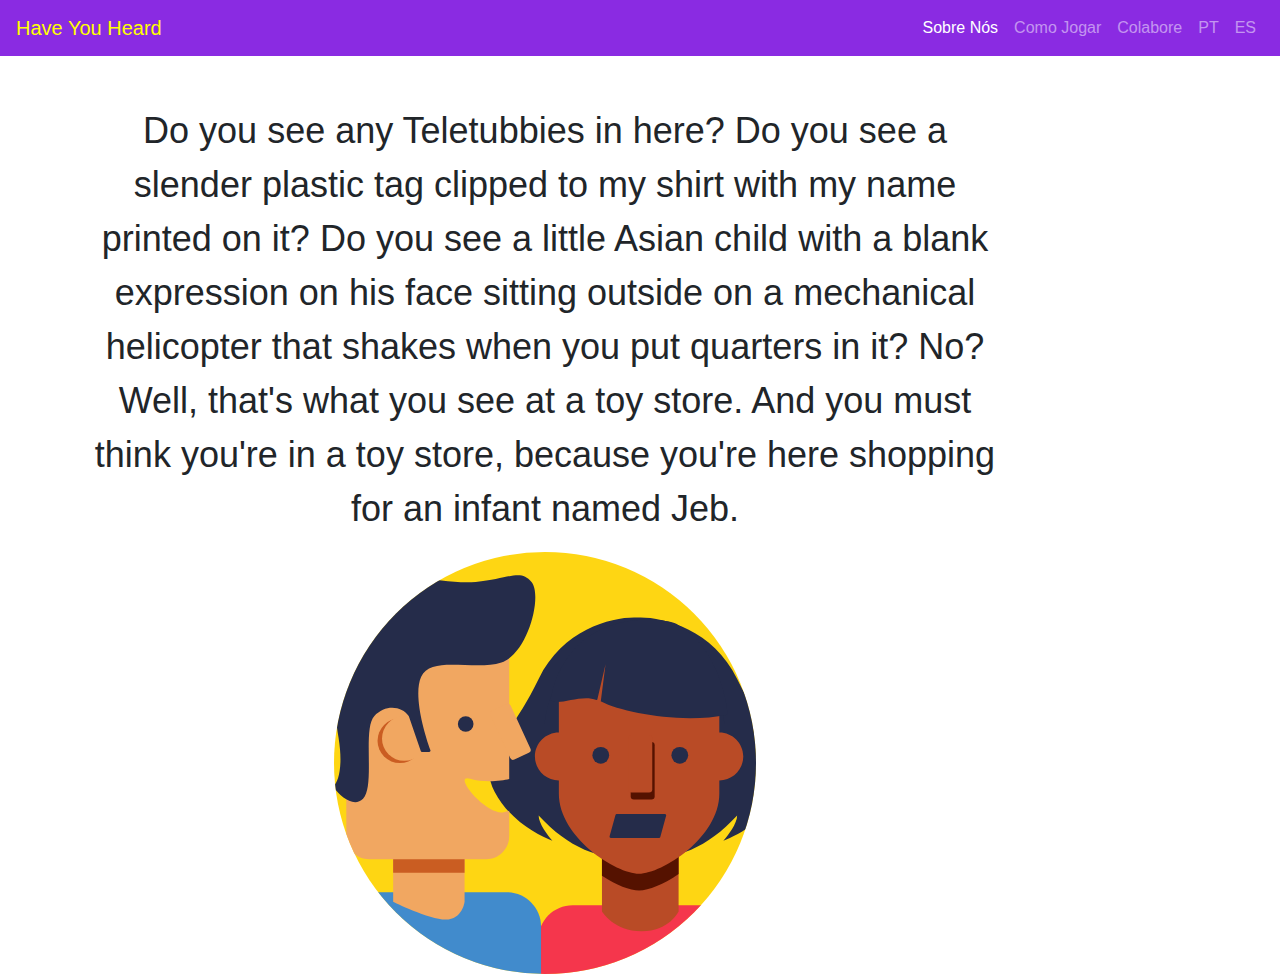
==== src/index.html @ 80c6a993 "Initial commit" ====
<!DOCTYPE html>
<html lang="en">
	<head>
		<meta charset="UTF-8" />
		<meta name="viewport" content="width=device-width, initial-scale=1.0" />
		<link
			rel="stylesheet"
			href="https://stackpath.bootstrapcdn.com/bootstrap/4.4.1/css/bootstrap.min.css"
			integrity="sha384-Vkoo8x4CGsO3+Hhxv8T/Q5PaXtkKtu6ug5TOeNV6gBiFeWPGFN9MuhOf23Q9Ifjh"
			crossorigin="anonymous"
		/>
		<link rel="stylesheet" href="../css/style.css" />
		<title>Have You Heard</title>
	</head>
	<body>
		<header>
			<div class="container-fluid p-0">
				<nav
					class="navbar navbar-expand-lg navbar-dark"
					style="background-color: blueviolet;"
				>
					<a class="navbar-brand" href="#" style="color: yellow;"
						>Have You Heard</a
					>
					<button
						class="navbar-toggler"
						type="button"
						data-toggle="collapse"
						data-target="#navbarNav"
						aria-controls="navbarNav"
						aria-expanded="false"
						aria-label="Toggle navigation"
					>
						<span class="navbar-toggler-icon"></span>
					</button>
					<div class="collapse navbar-collapse" id="navbarNav">
						<div class="mr-auto"></div>
						<ul class="navbar-nav">
							<li class="nav-item active">
								<a class="nav-link" href="#"
									>Sobre Nós <span class="sr-only">(current)</span></a
								>
							</li>
							<li class="nav-item">
								<a class="nav-link" href="#">Como Jogar</a>
							</li>
							<li class="nav-item">
								<a class="nav-link" href="#">Colabore</a>
							</li>
							<li class="nav-item">
								<a class="nav-link" href="#">PT</a>
							</li>
							<li class="nav-item">
								<a class="nav-link" href="#">ES</a>
							</li>
						</ul>
					</div>
				</nav>
			</div>
		</header>
		<main>
			<div class="container text-center">
				<div class="row">
					<div class="col-md-10">
						<p class="pt-5" style="font-size: 36px;">
							Do you see any Teletubbies in here? Do you see a slender plastic
							tag clipped to my shirt with my name printed on it? Do you see a
							little Asian child with a blank expression on his face sitting
							outside on a mechanical helicopter that shakes when you put
							quarters in it? No? Well, that's what you see at a toy store. And
							you must think you're in a toy store, because you're here shopping
							for an infant named Jeb.
						</p>
						<img src="../assets/logo.svg" alt="Logo do Jogo" />
					</div>
				</div>
			</div>
		</main>
		<footer></footer>

		<script
			src="https://cdnjs.cloudflare.com/ajax/libs/jquery/3.4.1/jquery.min.js"
			integrity="sha256-CSXorXvZcTkaix6Yvo6HppcZGetbYMGWSFlBw8HfCJo="
			crossorigin="anonymous"
		></script>
		<script
			src="https://cdn.jsdelivr.net/npm/popper.js@1.16.0/dist/umd/popper.min.js"
			integrity="sha384-Q6E9RHvbIyZFJoft+2mJbHaEWldlvI9IOYy5n3zV9zzTtmI3UksdQRVvoxMfooAo"
			crossorigin="anonymous"
		></script>
		<script
			src="https://stackpath.bootstrapcdn.com/bootstrap/4.4.1/js/bootstrap.min.js"
			integrity="sha384-wfSDF2E50Y2D1uUdj0O3uMBJnjuUD4Ih7YwaYd1iqfktj0Uod8GCExl3Og8ifwB6"
			crossorigin="anonymous"
		></script>
	</body>
</html>
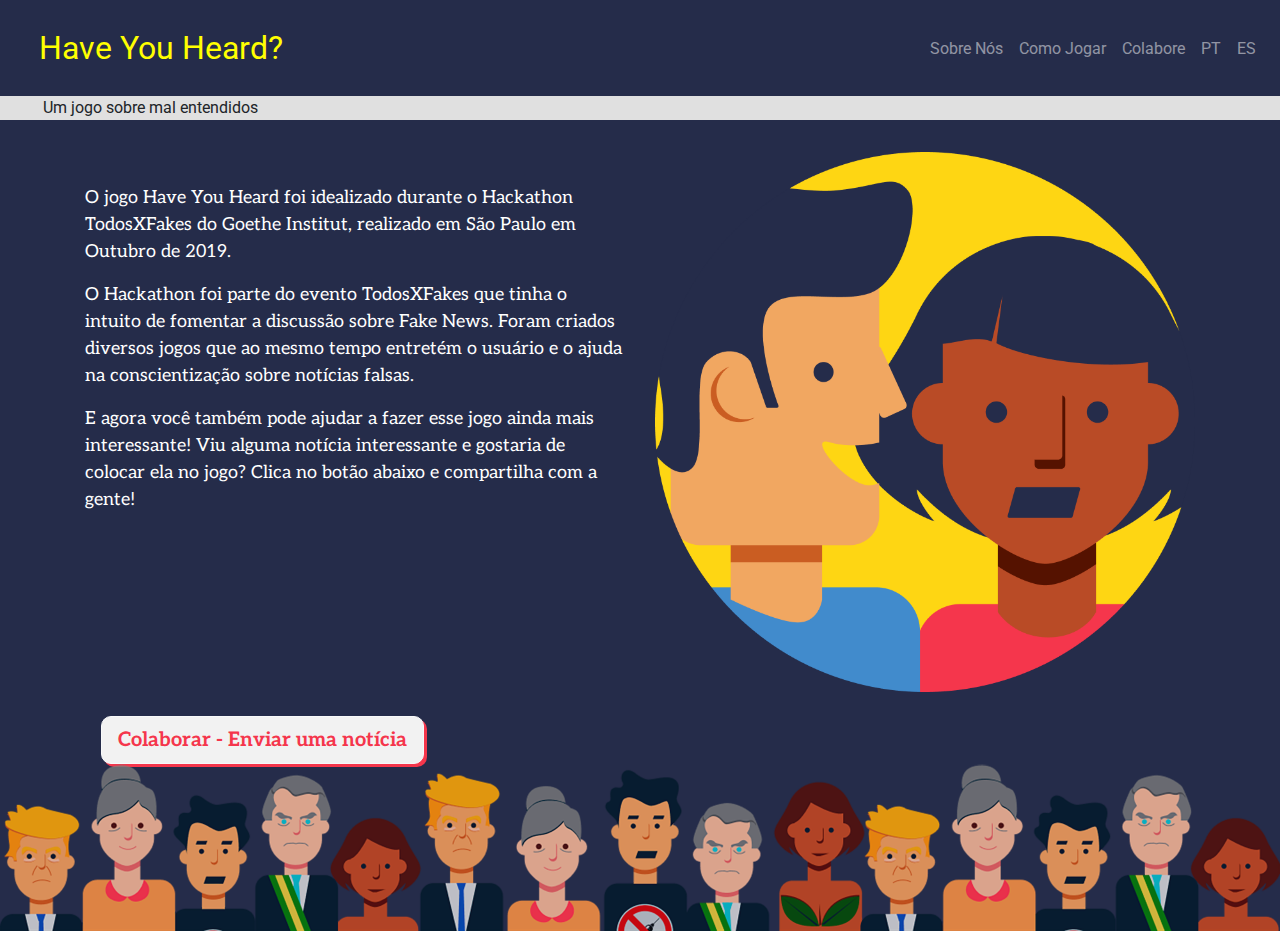
==== commit 858bd457: "POST and GET Ready" ====
--- a/src/index.html
+++ b/src/index.html
@@ -10,17 +10,24 @@
 			crossorigin="anonymous"
 		/>
 		<link rel="stylesheet" href="../css/style.css" />
+		<link
+			href="https://fonts.googleapis.com/css?family=Aleo|Roboto&display=swap"
+			rel="stylesheet"
+		/>
 		<title>Have You Heard</title>
 	</head>
-	<body>
+	<body style="background-color: #252C4A;">
 		<header>
-			<div class="container-fluid p-0">
-				<nav
-					class="navbar navbar-expand-lg navbar-dark"
-					style="background-color: blueviolet;"
-				>
-					<a class="navbar-brand" href="#" style="color: yellow;"
-						>Have You Heard</a
+			<div
+				class="container-fluid p-0 border-bottom-2"
+				style="font-family: 'Roboto', sans-serif;"
+			>
+				<nav class="navbar navbar-expand-lg navbar-dark">
+					<a
+						class="navbar-brand ml-2"
+						href="#"
+						style="color: yellow; font-size: clamp(18px, 3vw, 32px);"
+						>Have You Heard?</a
 					>
 					<button
 						class="navbar-toggler"
@@ -34,18 +41,16 @@
 						<span class="navbar-toggler-icon"></span>
 					</button>
 					<div class="collapse navbar-collapse" id="navbarNav">
-						<div class="mr-auto"></div>
+						<div class="mr-auto mt-auto"></div>
 						<ul class="navbar-nav">
-							<li class="nav-item active">
-								<a class="nav-link" href="#"
-									>Sobre Nós <span class="sr-only">(current)</span></a
-								>
+							<li class="nav-item">
+								<a class="nav-link" href="aboutus.html">Sobre Nós</a>
 							</li>
 							<li class="nav-item">
-								<a class="nav-link" href="#">Como Jogar</a>
+								<a class="nav-link" href="howtoplay.html">Como Jogar</a>
 							</li>
 							<li class="nav-item">
-								<a class="nav-link" href="#">Colabore</a>
+								<a class="nav-link" href="collab.html">Colabore</a>
 							</li>
 							<li class="nav-item">
 								<a class="nav-link" href="#">PT</a>
@@ -56,27 +61,81 @@
 						</ul>
 					</div>
 				</nav>
+				<div
+					class="container-fluid"
+					style="background-color: #E0E0E0; width: 100%;"
+					id="botBar"
+				>
+					<p class="ml-4 pl-1">Um jogo sobre mal entendidos</p>
+				</div>
 			</div>
 		</header>
 		<main>
-			<div class="container text-center">
+			<div class="container" style="font-family: 'Aleo', serif;">
 				<div class="row">
-					<div class="col-md-10">
-						<p class="pt-5" style="font-size: 36px;">
-							Do you see any Teletubbies in here? Do you see a slender plastic
-							tag clipped to my shirt with my name printed on it? Do you see a
-							little Asian child with a blank expression on his face sitting
-							outside on a mechanical helicopter that shakes when you put
-							quarters in it? No? Well, that's what you see at a toy store. And
-							you must think you're in a toy store, because you're here shopping
-							for an infant named Jeb.
+					<div class="col-md-6">
+						<p
+							class="pt-5"
+							style="font-size: clamp(16px, 3vw, 18px); color: white"
+						>
+							O jogo Have You Heard foi idealizado durante o Hackathon
+							TodosXFakes do Goethe Institut, realizado em São Paulo em Outubro
+							de 2019.
 						</p>
-						<img src="../assets/logo.svg" alt="Logo do Jogo" />
+						<p
+							class="pt-0"
+							style="font-size: clamp(16px, 3vw, 18px); color: white"
+						>
+							O Hackathon foi parte do evento TodosXFakes que tinha o intuito de
+							fomentar a discussão sobre Fake News. Foram criados diversos jogos
+							que ao mesmo tempo entretém o usuário e o ajuda na conscientização
+							sobre notícias falsas.
+						</p>
+						<p
+							class="pt-0"
+							style="font-size: clamp(16px, 3vw, 18px); color: white"
+						>
+							E agora você também pode ajudar a fazer esse jogo ainda mais
+							interessante! Viu alguma notícia interessante e gostaria de
+							colocar ela no jogo? Clica no botão abaixo e compartilha com a
+							gente!
+						</p>
 					</div>
+					<div class="col-md-6 mt-3">
+						<img
+							class="img-fluid"
+							src="../assets/logo@2x.png"
+							alt="Logo do Jogo"
+						/>
+					</div>
+				</div>
+				<div class="row pt-4 mx-auto">
+					<button
+						type="button"
+						class="btn btn-light btn-lg ml-3"
+						style="
+					color: #F5364C; 
+					background-color: #F2F2F2; 
+					box-shadow: 3px 3px 0px #F5364C;
+					border-radius: 10px; 
+					font-weight: bold;"
+					>
+						Colaborar - Enviar uma notícia
+					</button>
 				</div>
 			</div>
 		</main>
-		<footer></footer>
+		<footer>
+			<div class="container-fluid">
+				<div class="row">
+					<img
+						class="img-fluid"
+						src="../assets/footer_xlg_new.png"
+						alt="Personagens do Jogo"
+					/>
+				</div>
+			</div>
+		</footer>
 
 		<script
 			src="https://cdnjs.cloudflare.com/ajax/libs/jquery/3.4.1/jquery.min.js"
--- a/css/style.css
+++ b/css/style.css
@@ -0,0 +1,33 @@
+.navbar {
+	min-height: 80px;
+}
+
+.navbar-brand {
+	padding: 0 15px;
+	height: 80px;
+	line-height: 80px;
+}
+
+.navbar-toggle {
+	/* (80px - button height 34px) / 2 = 23px */
+	margin-top: 20px;
+	padding: 9px 10px !important;
+}
+
+.img-fluid {
+	height: auto;
+}
+
+@media (min-width: 768px) {
+	.navbar-nav > li > a {
+		/* (80px - line-height of 27px) / 2 = 26.5px */
+		padding-top: 26.5px;
+		padding-bottom: 26.5px;
+		line-height: 27px;
+	}
+}
+
+footer {
+	position: relative;
+	bottom: 0px;
+}
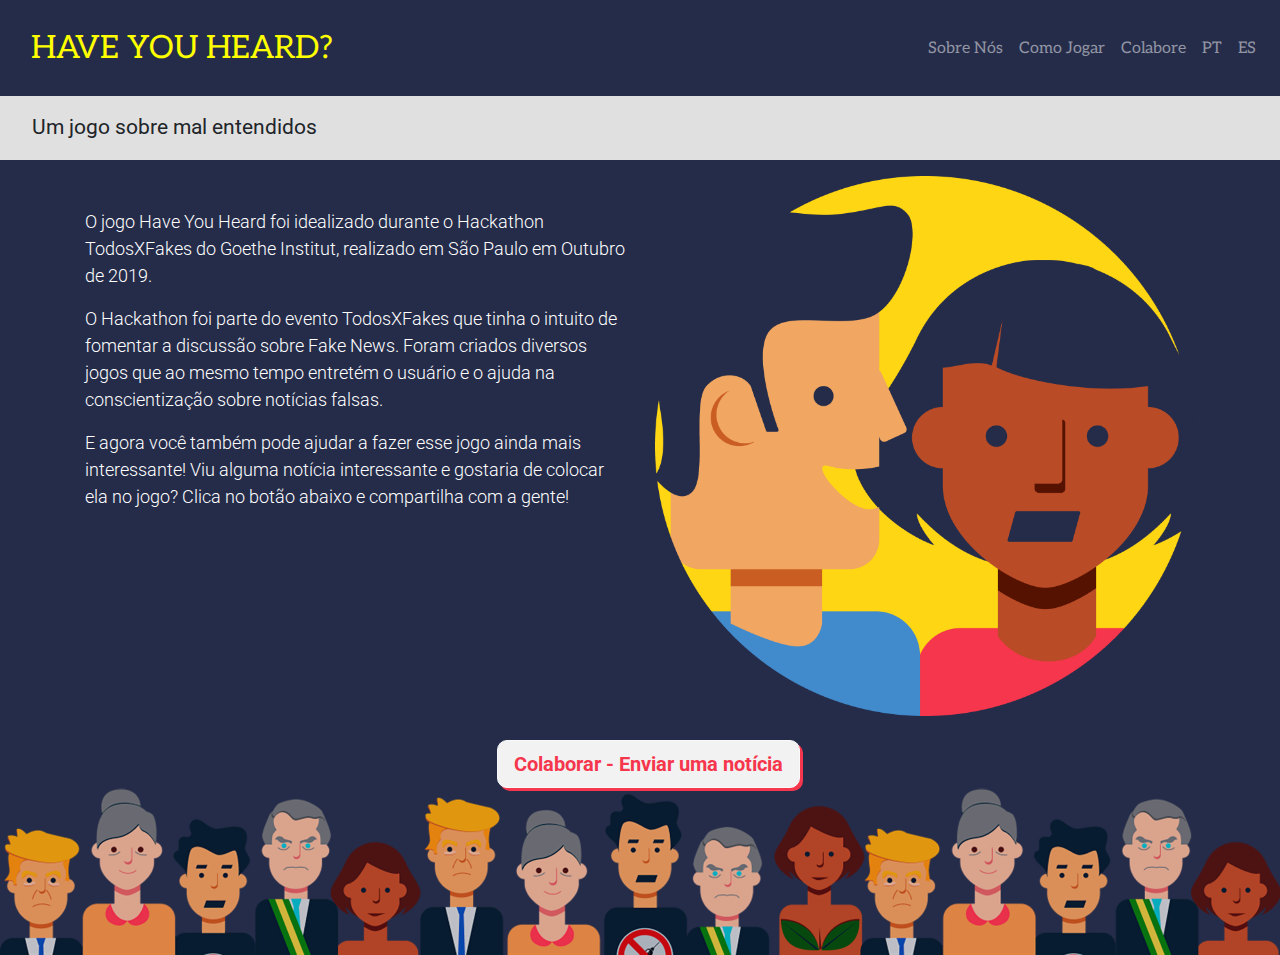
==== commit 10cd7ae0: "Fixes" ====
--- a/src/index.html
+++ b/src/index.html
@@ -18,16 +18,16 @@
 	</head>
 	<body style="background-color: #252C4A;">
 		<header>
-			<div
-				class="container-fluid p-0 border-bottom-2"
-				style="font-family: 'Roboto', sans-serif;"
-			>
-				<nav class="navbar navbar-expand-lg navbar-dark">
+			<div class="container-fluid p-0 border-bottom-2">
+				<nav
+					class="navbar navbar-expand-lg navbar-dark"
+					style="font-family: 'Aleo', serif;"
+				>
 					<a
-						class="navbar-brand ml-2"
+						class="navbar-brand"
 						href="#"
 						style="color: yellow; font-size: clamp(18px, 3vw, 32px);"
-						>Have You Heard?</a
+						>HAVE YOU HEARD?</a
 					>
 					<button
 						class="navbar-toggler"
@@ -61,17 +61,19 @@
 						</ul>
 					</div>
 				</nav>
-				<div
-					class="container-fluid"
-					style="background-color: #E0E0E0; width: 100%;"
-					id="botBar"
-				>
-					<p class="ml-4 pl-1">Um jogo sobre mal entendidos</p>
+				<div class="row ml-0" id="botBar">
+					<p class="ml-4 pl-2 mt-3" style="font-size:clamp(18px, 3vw, 21px);">
+						Um jogo sobre mal entendidos
+					</p>
 				</div>
 			</div>
 		</header>
 		<main>
-			<div class="container" style="font-family: 'Aleo', serif;">
+			<div
+				class="container"
+				style="font-style: normal;
+					font-weight: 300;"
+			>
 				<div class="row">
 					<div class="col-md-6">
 						<p
@@ -108,20 +110,21 @@
 							alt="Logo do Jogo"
 						/>
 					</div>
-				</div>
-				<div class="row pt-4 mx-auto">
-					<button
-						type="button"
-						class="btn btn-light btn-lg ml-3"
-						style="
-					color: #F5364C; 
-					background-color: #F2F2F2; 
-					box-shadow: 3px 3px 0px #F5364C;
-					border-radius: 10px; 
-					font-weight: bold;"
-					>
-						Colaborar - Enviar uma notícia
-					</button>
+					<div class="row pt-4 mx-auto">
+						<button
+							onclick="window.location.href = 'collab.html'"
+							type="button"
+							class="btn btn-light btn-lg ml-3"
+							style="
+						color: #F5364C; 
+						background-color: #F2F2F2; 
+						box-shadow: 3px 3px 0px #F5364C;
+						border-radius: 10px; 
+						font-weight: bold;"
+						>
+							Colaborar - Enviar uma notícia
+						</button>
+					</div>
 				</div>
 			</div>
 		</main>
--- a/css/style.css
+++ b/css/style.css
@@ -31,3 +31,12 @@
 	position: relative;
 	bottom: 0px;
 }
+
+#botBar {
+	background-color: #e0e0e0;
+	max-width: 100%;
+	font-family: Roboto;
+	font-style: normal;
+	font-weight: normal;
+	font-size: clamp(18px, 3vw, 21px);
+}
